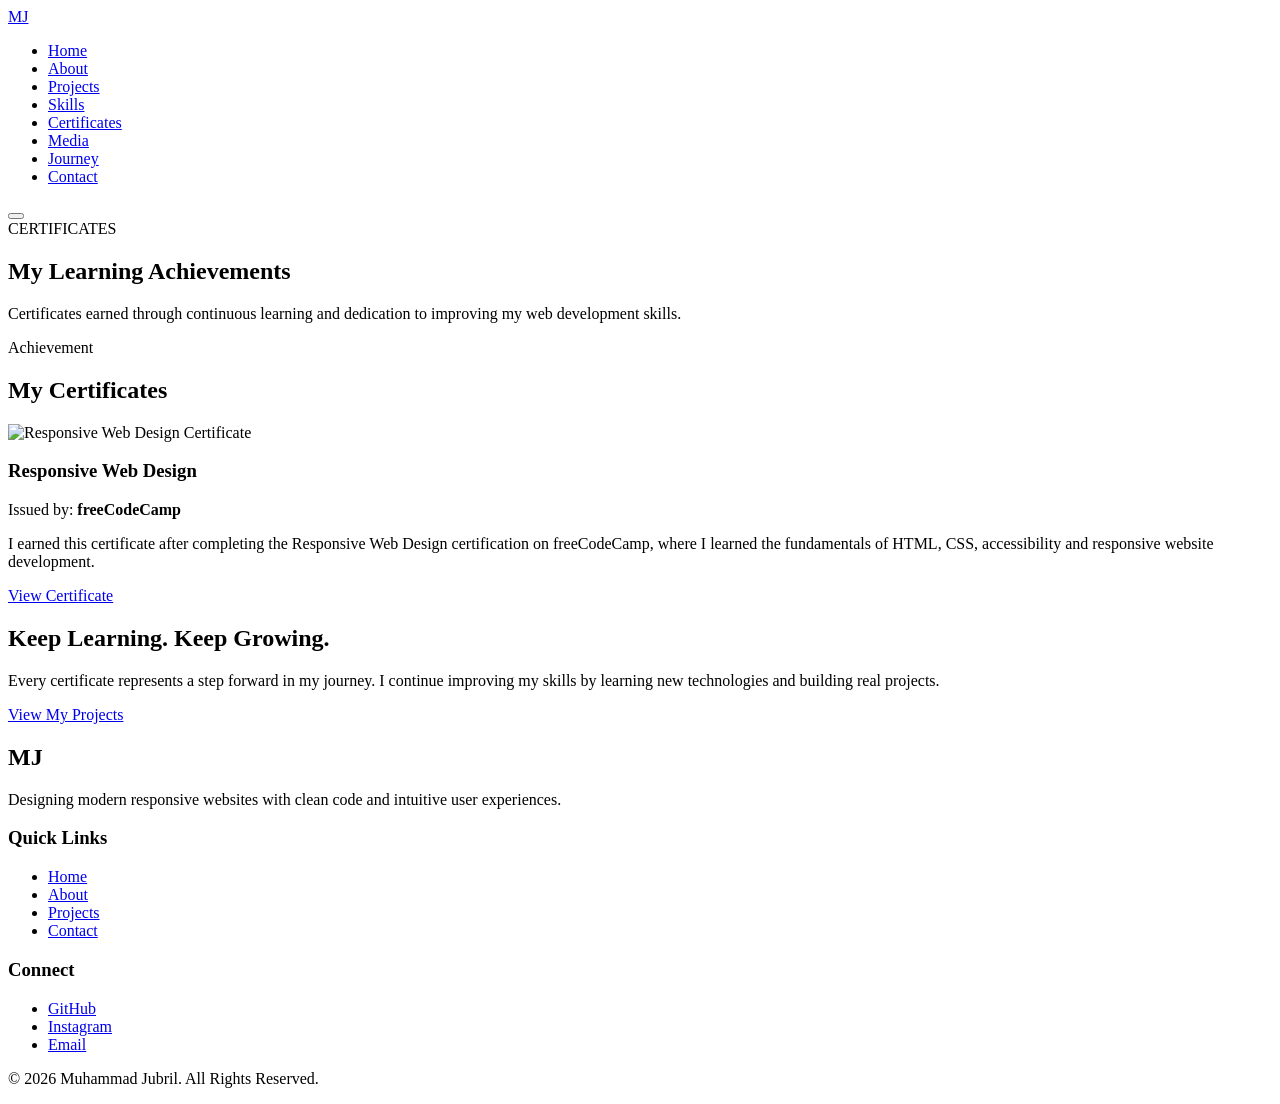
==== certificates.html @ e2e8fbe5 "Add files via upload" ====
<!DOCTYPE html>
<html lang="en">

<head>
  
  <meta charset="UTF-8">
  
  <meta name="viewport" content="width=device-width, initial-scale=1.0">
  
  <meta name="description" content="Certificates earned by Muhammad Jubril">
  
  <title>Certificates | Muhammad Jubril</title>
  
  <link rel="stylesheet" href="css/style.css">
  
</head>


<body>
  
  
  <header class="header">
    
    <div class="container">
      
      <nav class="navbar">
        
        
        <a href="index.html" class="logo">
        
          MJ
          
        </a>
        
        
        
        <ul class="nav-links">
          
          <li>
            <a href="index.html">Home</a>
          </li>
          
          
          <li>
            <a href="about.html">About</a>
          </li>
          
          
          <li>
            <a href="projects.html">Projects</a>
          </li>
          
          
          <li>
            <a href="skills.html">Skills</a>
          </li>
          
          
          <li>
            <a href="certificates.html" class="active">Certificates</a>
          </li>
          
          
          <li>
            <a href="media.html">Media</a>
          </li>
          
          
          <li>
            <a href="journey.html">Journey</a>
          </li>
          
          
          <li>
            <a href="contact.html">Contact</a>
          </li>
          
          
        </ul>
        
        
        
        
        <button class="menu-btn" aria-label="Toggle Menu">
        
          <span></span>
          <span></span>
          <span></span>
          
        </button>
        
        
        
      </nav>
      
    </div>
    
  </header>
  
  
  
  
  <main>
    
    
    
    <section class="hero">
      
      
      <div class="container hero-container">
        
        
        <div class="hero-content">
          
          
          <span class="section-tag">
          
            CERTIFICATES
            
          </span>
          
          
          <h1>
            
            My Learning Achievements
            
          </h1>
          
          
          <p class="hero-description">
            
            Certificates earned through continuous learning and dedication to improving my web development skills.
            
          </p>
          
          
        </div>
        
        
      </div>
      
      
    </section>
    <!-- =========================
        CERTIFICATE SHOWCASE
========================== -->


<section class="certificate-section">


<div class="container">



<div class="section-title">

<span>
Achievement
</span>

<h2>
My Certificates
</h2>

</div>




<div class="certificate-grid">



<!-- CERTIFICATE CARD -->


<div class="certificate-card">



<div class="certificate-image">


<img src="images/freecodecamp-rwd.jpg"

alt="Responsive Web Design Certificate">


</div>




<div class="certificate-content">


<h3>

Responsive Web Design

</h3>



<p class="issuer">

Issued by: <strong>freeCodeCamp</strong>

</p>




<p>

I earned this certificate after completing the Responsive Web Design certification on freeCodeCamp, where I learned the fundamentals of HTML, CSS, accessibility and responsive website development.

</p>




<a href="https://freecodecamp.org/certification/fcc-b03bef5a-bd47-44bc-aeb2-c1452f50b419/responsive-web-design"
target="_blank" rel="noopener"
class="btn">

View Certificate

</a>



</div>


</div>



</div>


</div>


</section>
<!-- =========================
            CTA SECTION
========================== -->


<section class="contact-cta">


<div class="container">


<div class="cta-box">


<h2>

Keep Learning. Keep Growing.

</h2>


<p>

Every certificate represents a step forward in my journey. I continue improving my skills by learning new technologies and building real projects.

</p>



<a href="projects.html" class="btn">

View My Projects

</a>


</div>


</div>


</section>



</main>





<!-- =========================
            FOOTER
========================== -->


<footer class="footer">


<div class="container footer-container">



<div>


<h2 class="logo">

MJ

</h2>


<p>

Designing modern responsive websites with clean code and intuitive user experiences.

</p>


</div>




<div>


<h3>

Quick Links

</h3>


<ul>


<li>
<a href="index.html">
Home
</a>
</li>


<li>
<a href="about.html">
About
</a>
</li>


<li>
<a href="projects.html">
Projects
</a>
</li>


<li>
<a href="contact.html">
Contact
</a>
</li>


</ul>


</div>





<div>


<h3>

Connect

</h3>


<ul>


<li>
<a href="https://github.com/muhammad-jubril" target="_blank" rel="noopener">
GitHub
</a>
</li>


<li>
<a href="https://www.instagram.com/muhammad_.jubril?igsh=MW5jYTV4ZWEyenNybQ==" target="_blank" rel="noopener">
Instagram
</a>
</li>


<li>
<a href="mailto:muhammadjubril9000@gmail.com">
Email
</a>
</li>


</ul>


</div>



</div>




<div class="footer-bottom">


<p>

© 2026 Muhammad Jubril. All Rights Reserved.

</p>


</div>



</footer>




<script src="js/script.js"></script>



</body>

</html>
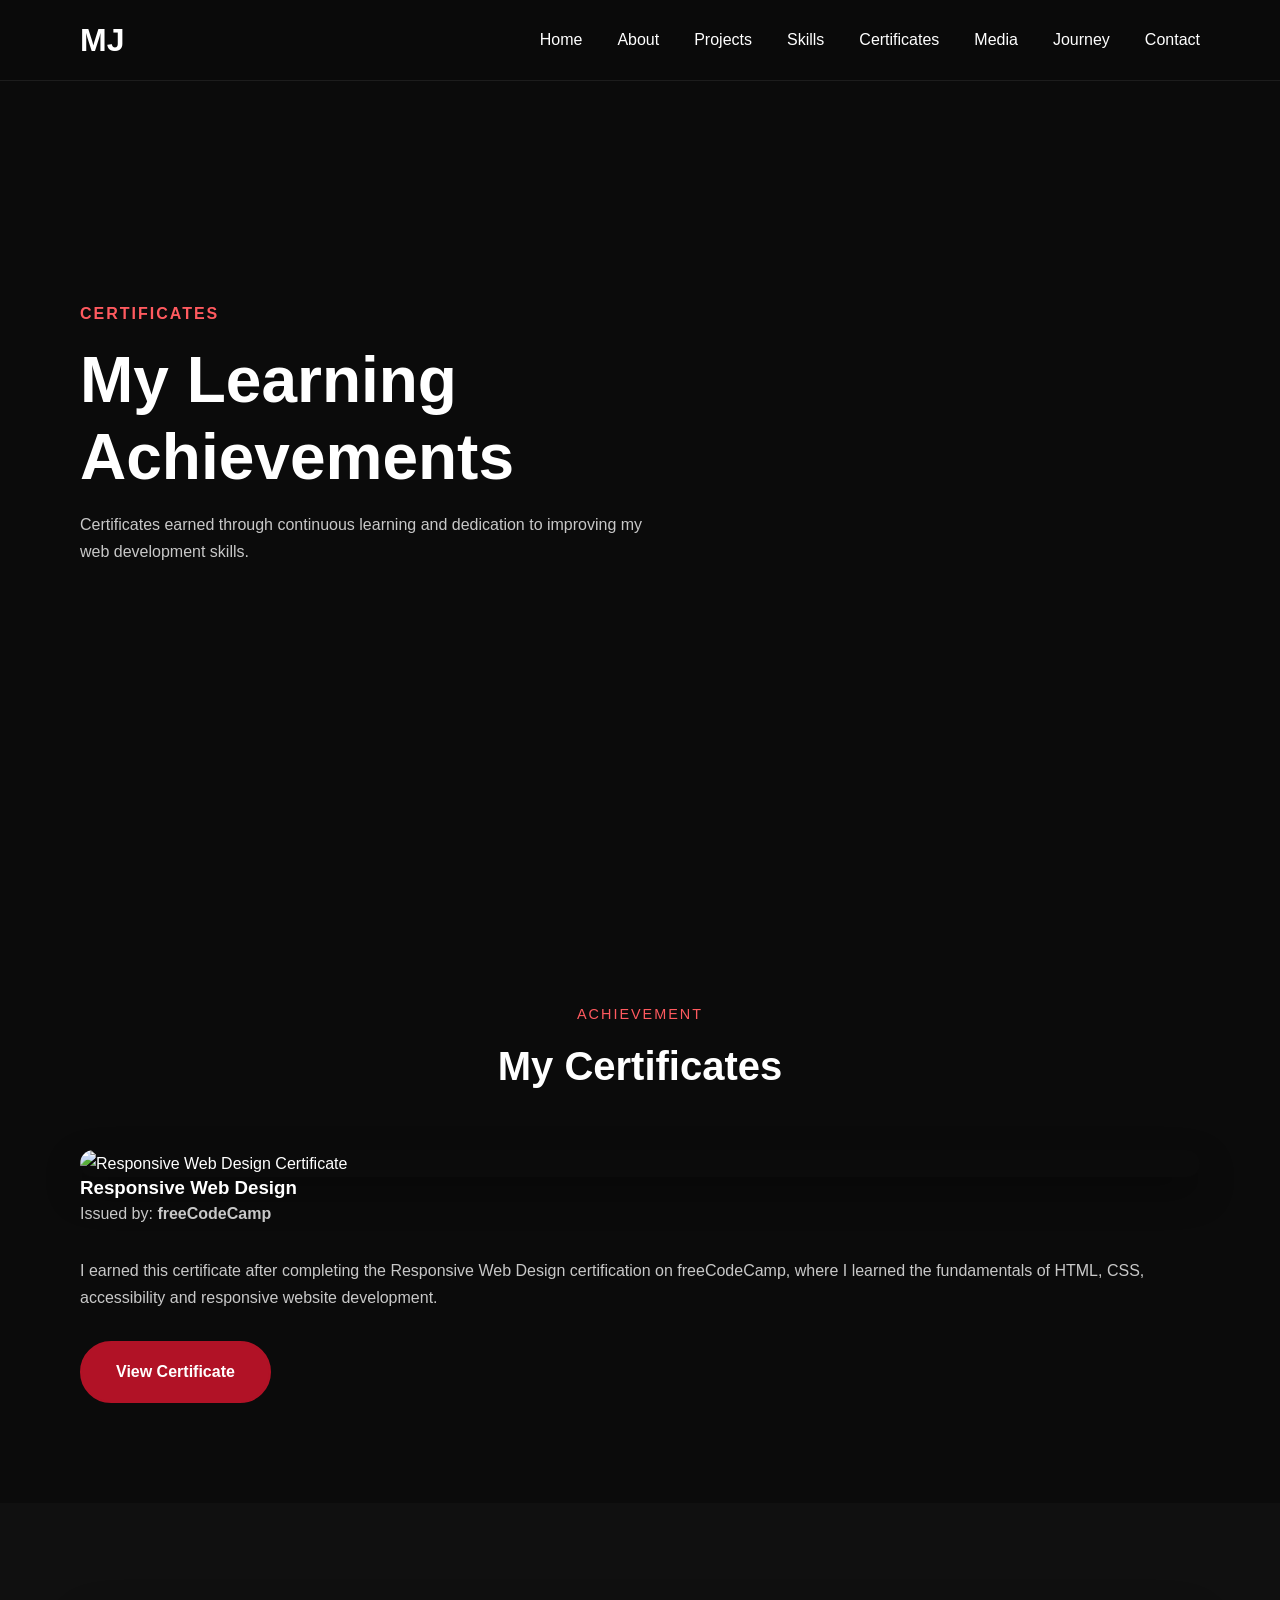
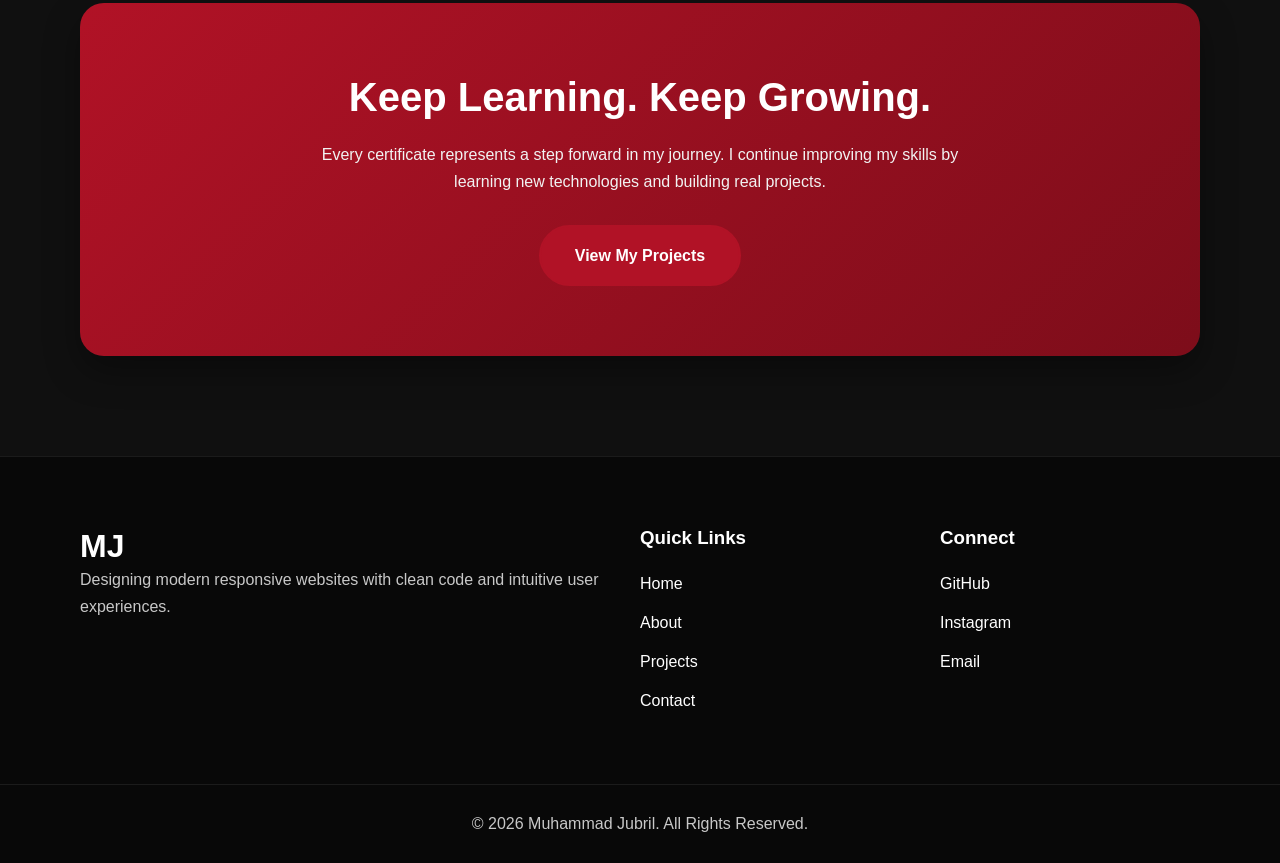
==== commit c5f6e652: "Add files via upload" ====
--- a/certificates.html
+++ b/certificates.html
@@ -10,6 +10,8 @@
   <meta name="description" content="Certificates earned by Muhammad Jubril">
   
   <title>Certificates | Muhammad Jubril</title>
+  
+  <link rel="icon" href="images/favicon.png" type="image/png">
   
   <link rel="stylesheet" href="css/style.css">
   
--- a/css/style.css
+++ b/css/style.css
@@ -0,0 +1,1899 @@
+/*==================================================
+                    RESET
+==================================================*/
+
+*{
+    margin:0;
+    padding:0;
+    box-sizing:border-box;
+}
+
+html{
+    scroll-behavior:smooth;
+    overflow-x:hidden;
+}
+
+body{
+    font-family:Arial, Helvetica, sans-serif;
+    background:#0b0b0b;
+    color:#ffffff;
+    line-height:1.7;
+    overflow-x:hidden;
+}
+
+/*==================================================
+                ROOT VARIABLES
+==================================================*/
+
+:root{
+
+    --primary:#b11226;
+    --secondary:#ff5a5f;
+    --accent:#ffb347;
+
+    --bg:#0b0b0b;
+    --surface:#151515;
+    --surface-light:#1d1d1d;
+
+    --text:#ffffff;
+    --text-light:#c8c8c8;
+
+    --border:rgba(255,255,255,.08);
+
+    --shadow:0 15px 35px rgba(0,0,0,.35);
+
+    --radius:18px;
+
+    --transition:.35s ease;
+
+}
+
+/*==================================================
+                GLOBAL
+==================================================*/
+
+.container{
+
+    width:min(1120px,90%);
+    margin:auto;
+
+}
+
+section{
+
+    padding:100px 0;
+
+}
+
+img{
+
+    width:100%;
+    display:block;
+
+}
+
+a{
+
+    text-decoration:none;
+    color:inherit;
+
+}
+
+ul{
+
+    list-style:none;
+
+}
+
+h1,h2,h3{
+
+    line-height:1.2;
+
+}
+
+p{
+
+    color:var(--text-light);
+
+}
+
+.section-tag{
+
+    display:inline-block;
+
+    color:var(--secondary);
+
+    font-weight:bold;
+
+    text-transform:uppercase;
+
+    letter-spacing:2px;
+
+    margin-bottom:15px;
+
+}
+
+.section-title{
+
+    text-align:center;
+
+    margin-bottom:60px;
+
+}
+
+.section-title span{
+
+    color:var(--secondary);
+
+    text-transform:uppercase;
+
+    letter-spacing:2px;
+
+    font-size:.9rem;
+
+}
+
+.section-title h2{
+
+    margin-top:15px;
+
+    font-size:2.5rem;
+
+}
+
+/*==================================================
+                    BUTTONS
+==================================================*/
+
+.btn{
+
+    display:inline-block;
+
+    padding:15px 34px;
+
+    background:var(--primary);
+
+    border:2px solid var(--primary);
+
+    border-radius:50px;
+
+    color:#fff;
+
+    font-weight:bold;
+
+    transition:var(--transition);
+
+}
+
+.btn:hover{
+
+    background:transparent;
+
+    transform:translateY(-5px);
+
+}
+
+.btn-outline{
+
+    background:transparent;
+
+}
+
+.btn-outline:hover{
+
+    background:var(--primary);
+
+}
+
+/*==================================================
+                    HEADER
+==================================================*/
+
+.header{
+
+    position:fixed;
+
+    top:0;
+    left:0;
+
+    width:100%;
+
+    background:rgba(11,11,11,.94);
+
+    -webkit-backdrop-filter:blur(12px);
+
+    backdrop-filter:blur(12px);
+
+    border-bottom:1px solid var(--border);
+
+    z-index:1000;
+
+    -webkit-transform:translateZ(0);
+
+    transform:translateZ(0);
+
+    -webkit-backface-visibility:hidden;
+
+    backface-visibility:hidden;
+
+}
+
+.navbar{
+
+    height:80px;
+
+    display:flex;
+
+    justify-content:space-between;
+
+    align-items:center;
+
+}
+
+.logo{
+
+    font-size:2rem;
+
+    font-weight:bold;
+
+    color:#fff;
+
+}
+
+.logo span{
+
+    color:var(--primary);
+
+}
+
+.nav-links{
+
+    display:flex;
+
+    gap:35px;
+
+}
+
+.nav-links a{
+
+    position:relative;
+
+    transition:var(--transition);
+
+}
+
+.nav-links a:hover,
+
+.nav-links a.active{
+
+    color:var(--secondary);
+
+}
+
+.nav-links a::after{
+
+    content:"";
+
+    position:absolute;
+
+    left:0;
+
+    bottom:-8px;
+
+    width:0;
+
+    height:2px;
+
+    background:var(--primary);
+
+    transition:var(--transition);
+
+}
+
+.nav-links a:hover::after,
+
+.nav-links a.active::after{
+
+    width:100%;
+
+}
+
+/*==================================================
+            HAMBURGER MENU
+==================================================*/
+
+.menu-btn{
+
+    width:34px;
+
+    height:26px;
+
+    display:none;
+
+    flex-direction:column;
+
+    justify-content:space-between;
+
+    cursor:pointer;
+
+    background:none;
+
+    border:none;
+
+}
+
+.menu-btn span{
+
+    width:100%;
+
+    height:3px;
+
+    border-radius:20px;
+
+    background:#fff;
+
+    transition:.35s;
+
+}
+
+.menu-btn.active span:nth-child(1){
+
+    transform:translateY(11px) rotate(45deg);
+
+}
+
+.menu-btn.active span:nth-child(2){
+
+    opacity:0;
+
+}
+
+.menu-btn.active span:nth-child(3){
+
+    transform:translateY(-11px) rotate(-45deg);
+
+}
+
+/*==================================================
+                    HERO
+==================================================*/
+
+.hero{
+
+    min-height:100vh;
+
+    display:flex;
+
+    align-items:center;
+
+}
+
+.hero-container{
+
+    display:grid;
+
+    grid-template-columns:1.2fr 1fr;
+
+    gap:60px;
+
+    align-items:center;
+
+}
+
+.hero-subtitle{
+
+    color:var(--secondary);
+
+    text-transform:uppercase;
+
+    letter-spacing:2px;
+
+    margin-bottom:20px;
+
+}
+
+.hero h1{
+
+    font-size:4rem;
+
+    margin-bottom:15px;
+
+}
+
+.hero h1 span{
+
+    color:var(--primary);
+
+}
+
+.hero h2{
+
+    color:var(--accent);
+
+    font-size:2rem;
+
+    min-height:50px;
+
+    margin-bottom:25px;
+
+}
+
+.hero-description{
+
+    max-width:600px;
+
+    margin-bottom:35px;
+
+}
+
+.hero-buttons{
+
+    display:flex;
+
+    gap:20px;
+
+    flex-wrap:wrap;
+
+}
+/*==================================================
+                   PROFILE CARD
+==================================================*/
+
+.hero-image{
+
+    display:flex;
+
+    justify-content:center;
+
+    align-items:center;
+
+}
+
+.profile-card{
+
+    width:360px;
+
+    height:420px;
+
+    background:linear-gradient(
+        145deg,
+        var(--surface),
+        var(--surface-light)
+    );
+
+    border:2px solid rgba(177,18,38,.35);
+
+    border-radius:28px;
+
+    overflow:hidden;
+
+    box-shadow:var(--shadow);
+
+    transition:var(--transition);
+
+    animation:float 5s ease-in-out infinite;
+
+}
+
+.profile-card:hover{
+
+    transform:translateY(-10px);
+
+    border-color:var(--primary);
+
+}
+
+.profile-card img{
+
+    width:100%;
+
+    height:100%;
+
+    object-fit:cover;
+
+}
+
+
+/*==================================================
+                    STATS
+==================================================*/
+
+.stats{
+
+    background:#101010;
+
+}
+
+.stats-grid{
+
+    display:grid;
+
+    grid-template-columns:repeat(4,1fr);
+
+    gap:25px;
+
+}
+
+.stat-card{
+
+    background:var(--surface);
+
+    padding:35px 25px;
+
+    border-radius:var(--radius);
+
+    text-align:center;
+
+    transition:var(--transition);
+
+    border:1px solid transparent;
+
+}
+
+.stat-card:hover{
+
+    transform:translateY(-8px);
+
+    border-color:var(--primary);
+
+}
+
+.stat-card h2{
+
+    font-size:2.8rem;
+
+    color:var(--primary);
+
+    margin-bottom:10px;
+
+}
+
+.stat-card p{
+
+    color:var(--text-light);
+
+}
+
+
+/*==================================================
+                ABOUT SECTION
+==================================================*/
+
+.about-preview{
+
+    background:var(--bg);
+
+}
+
+.about-container{
+
+    display:grid;
+
+    grid-template-columns:1fr 1.1fr;
+
+    gap:60px;
+
+    align-items:center;
+
+}
+
+.about-image img{
+
+    border-radius:24px;
+
+    box-shadow:var(--shadow);
+
+}
+
+.about-content h2{
+
+    font-size:2.6rem;
+
+    margin-bottom:25px;
+
+}
+
+.about-content p{
+
+    margin-bottom:20px;
+
+}
+
+
+/*==================================================
+                PROJECTS
+==================================================*/
+
+.projects-preview{
+
+    background:#101010;
+
+}
+
+.projects-grid{
+
+    display:grid;
+
+    grid-template-columns:repeat(3,1fr);
+
+    gap:30px;
+
+}
+
+.project-card{
+
+    background:var(--surface);
+
+    border-radius:22px;
+
+    overflow:hidden;
+
+    transition:var(--transition);
+
+    box-shadow:var(--shadow);
+
+}
+
+.project-card:hover{
+
+    transform:translateY(-10px);
+
+}
+
+.project-card img{
+
+    height:220px;
+
+    object-fit:cover;
+
+    transition:.4s;
+
+}
+
+.project-card:hover img{
+
+    transform:scale(1.05);
+
+}
+
+.project-content{
+
+    padding:28px;
+
+}
+
+.project-content h3{
+
+    margin-bottom:15px;
+
+    font-size:1.4rem;
+
+}
+
+.project-content p{
+
+    margin-bottom:20px;
+
+}
+
+.project-tags{
+
+    display:flex;
+
+    flex-wrap:wrap;
+
+    gap:10px;
+
+    margin-bottom:20px;
+
+}
+
+.project-tags span{
+
+    background:rgba(177,18,38,.15);
+
+    color:var(--secondary);
+
+    padding:8px 16px;
+
+    border-radius:30px;
+
+    font-size:.85rem;
+
+}
+
+.project-links{
+
+    display:flex;
+
+    justify-content:space-between;
+
+    margin-top:10px;
+
+}
+
+.project-links a{
+
+    color:var(--text);
+
+    font-weight:bold;
+
+    transition:var(--transition);
+
+}
+
+.project-links a:hover{
+
+    color:var(--secondary);
+
+}
+
+.section-button{
+
+    text-align:center;
+
+    margin-top:60px;
+
+}
+
+
+/*==================================================
+                ANIMATION
+==================================================*/
+
+@keyframes float{
+
+    0%{
+
+        transform:translateY(0);
+
+    }
+
+    50%{
+
+        transform:translateY(-12px);
+
+    }
+
+    100%{
+
+        transform:translateY(0);
+
+    }
+
+}
+/*==================================================
+                    SKILLS
+==================================================*/
+
+.skills-preview{
+
+    background:var(--bg);
+
+}
+
+.skills-grid{
+
+    display:grid;
+
+    grid-template-columns:repeat(3,1fr);
+
+    gap:30px;
+
+}
+
+.skill-card{
+
+    background:var(--surface);
+
+    padding:35px;
+
+    border-radius:var(--radius);
+
+    text-align:center;
+
+    transition:var(--transition);
+
+    box-shadow:var(--shadow);
+
+}
+
+.skill-card:hover{
+
+    transform:translateY(-10px);
+
+    border:1px solid var(--primary);
+
+}
+
+.skill-card h3{
+
+    color:var(--primary);
+
+    margin-bottom:15px;
+
+}
+
+.skill-card p{
+
+    color:var(--text-light);
+
+}
+
+
+
+/*==================================================
+                CERTIFICATES
+==================================================*/
+
+.certificate-preview{
+
+    background:#101010;
+
+}
+
+.certificate-container{
+
+    display:grid;
+
+    grid-template-columns:1.1fr 1fr;
+
+    gap:60px;
+
+    align-items:center;
+
+}
+
+.certificate-image img{
+
+    border-radius:20px;
+
+    box-shadow:var(--shadow);
+
+}
+
+.certificate-content h2{
+
+    font-size:2.5rem;
+
+    margin:20px 0;
+
+}
+
+.certificate-content p{
+
+    margin-bottom:30px;
+
+}
+
+
+
+/*==================================================
+                MEDIA
+==================================================*/
+
+.media-preview{
+
+    background:var(--bg);
+
+}
+
+.media-grid{
+
+    display:grid;
+
+    grid-template-columns:repeat(3,1fr);
+
+    gap:30px;
+
+}
+
+.media-card{
+
+    background:var(--surface);
+
+    border-radius:20px;
+
+    padding:25px;
+
+    box-shadow:var(--shadow);
+
+}
+
+.media-card h3{
+
+    margin-bottom:20px;
+
+    color:var(--primary);
+
+}
+
+.media-card video,
+
+.media-card audio,
+
+.media-card iframe{
+
+    width:100%;
+
+    border:none;
+
+    border-radius:12px;
+
+}
+
+.media-card iframe{
+
+    aspect-ratio:16/9;
+
+}
+
+
+
+/*==================================================
+                CONTACT CTA
+==================================================*/
+
+.contact-cta{
+
+    background:#101010;
+
+}
+
+.cta-box{
+
+    background:linear-gradient(
+        135deg,
+        var(--primary),
+        #7d0d1a
+    );
+
+    padding:70px 40px;
+
+    border-radius:24px;
+
+    text-align:center;
+
+    box-shadow:var(--shadow);
+
+}
+
+.cta-box h2{
+
+    font-size:2.5rem;
+
+    margin-bottom:20px;
+
+}
+
+.cta-box p{
+
+    max-width:650px;
+
+    margin:0 auto 30px;
+
+    color:#f2f2f2;
+
+}
+
+
+
+/*==================================================
+                    FOOTER
+==================================================*/
+
+.footer{
+
+    background:#080808;
+
+    border-top:1px solid var(--border);
+
+}
+
+.footer-container{
+
+    display:grid;
+
+    grid-template-columns:2fr 1fr 1fr;
+
+    gap:40px;
+
+    padding:70px 0;
+
+}
+
+.footer h3{
+
+    margin-bottom:20px;
+
+}
+
+.footer ul{
+
+    display:flex;
+
+    flex-direction:column;
+
+    gap:12px;
+
+}
+
+.footer a{
+
+    transition:var(--transition);
+
+}
+
+.footer a:hover{
+
+    color:var(--secondary);
+
+}
+
+.footer-bottom{
+
+    text-align:center;
+
+    padding:25px 0;
+
+    border-top:1px solid var(--border);
+
+}
+
+
+
+/*==================================================
+                RESPONSIVE
+==================================================*/
+
+@media(max-width:992px){
+
+.hero-container,
+
+.about-container,
+
+.certificate-container{
+
+    grid-template-columns:1fr;
+
+    text-align:center;
+
+}
+
+.hero-image{
+
+    order:-1;
+
+}
+
+.projects-grid,
+
+.skills-grid,
+
+.media-grid{
+
+    grid-template-columns:repeat(2,1fr);
+
+}
+
+.stats-grid{
+
+    grid-template-columns:repeat(2,1fr);
+
+}
+
+.footer-container{
+
+    grid-template-columns:1fr;
+
+    text-align:center;
+
+}
+
+}
+
+
+
+@media(max-width:768px){
+
+.menu-btn{
+
+    display:flex;
+
+}
+
+.nav-links{
+
+    position:fixed;
+
+    top:80px;
+
+    right:-100%;
+
+    width:280px;
+
+    height:calc(100vh - 80px);
+
+    background:#111;
+
+    flex-direction:column;
+
+    justify-content:flex-start;
+
+    align-items:center;
+
+    padding-top:50px;
+
+    gap:30px;
+
+    transition:.35s ease;
+
+    border-left:1px solid var(--border);
+
+}
+
+.nav-links.active{
+
+    right:0;
+
+}
+
+.hero{
+
+    padding-top:120px;
+
+}
+
+.hero h1{
+
+    font-size:2.8rem;
+
+}
+
+.hero h2{
+
+    font-size:1.6rem;
+
+}
+
+.hero-buttons{
+
+    justify-content:center;
+
+}
+
+.profile-card{
+
+    width:280px;
+
+    height:340px;
+
+}
+
+.projects-grid,
+
+.skills-grid,
+
+.media-grid,
+
+.stats-grid{
+
+    grid-template-columns:1fr;
+
+}
+
+.section-title h2,
+
+.about-content h2,
+
+.certificate-content h2,
+
+.cta-box h2{
+
+    font-size:2rem;
+
+}
+
+.btn{
+
+    width:100%;
+
+    text-align:center;
+
+}
+
+.project-links{
+
+    flex-direction:column;
+
+    gap:12px;
+
+    align-items:flex-start;
+
+}
+.goals-grid{
+
+    grid-template-columns:1fr;
+
+}
+
+.story-card,
+.timeline-card{
+
+    padding:30px 22px;
+
+}
+}
+
+
+
+@media(max-width:480px){
+
+section{
+
+    padding:70px 0;
+
+}
+
+.container{
+
+    width:92%;
+
+}
+
+.logo{
+
+    font-size:1.7rem;
+
+}
+
+.hero h1{
+
+    font-size:2.2rem;
+
+}
+
+.hero h2{
+
+    font-size:1.3rem;
+
+}
+
+.hero-description{
+
+    font-size:.95rem;
+
+}
+
+.profile-card{
+
+    width:230px;
+
+    height:290px;
+
+}
+
+.cta-box{
+
+    padding:50px 25px;
+
+}
+
+}
+/*==========================================
+            SCROLL ANIMATION
+==========================================*/
+
+.stat-card,
+.project-card,
+.skill-card,
+.media-card{
+
+    opacity:0;
+
+    transform:translateY(40px);
+
+    transition:.7s ease;
+
+}
+
+.stat-card.show,
+.project-card.show,
+.skill-card.show,
+.media-card.show{
+
+    opacity:1;
+
+    transform:translateY(0);
+
+}
+/*==================================================
+                ABOUT PAGE
+==================================================*/
+
+.about-story,
+.education,
+.goals,
+.values,
+.tech-stack{
+
+    padding:100px 0;
+
+}
+
+.story-card,
+.timeline-card{
+
+    max-width:900px;
+
+    margin:auto;
+
+    background:var(--surface);
+
+    padding:40px;
+
+    border-radius:24px;
+
+    box-shadow:var(--shadow);
+
+}
+
+.story-card p{
+
+    margin-bottom:20px;
+
+}
+
+.story-card p:last-child{
+
+    margin-bottom:0;
+
+}
+
+.timeline-card{
+
+    text-align:center;
+
+}
+
+.timeline-card h3{
+
+    color:var(--primary);
+
+    margin-bottom:10px;
+
+    font-size:2rem;
+
+}
+
+.timeline-card h4{
+
+    color:var(--secondary);
+
+    margin-bottom:20px;
+
+    font-weight:normal;
+
+}
+
+.goals-grid{
+
+    display:grid;
+
+    grid-template-columns:repeat(3,1fr);
+
+    gap:30px;
+
+}
+
+.goal-card{
+
+    background:var(--surface);
+
+    padding:35px;
+
+    border-radius:20px;
+
+    text-align:center;
+
+    transition:var(--transition);
+
+    box-shadow:var(--shadow);
+
+}
+
+.goal-card:hover{
+
+    transform:translateY(-10px);
+
+    border:1px solid var(--primary);
+
+}
+
+.goal-card h3{
+
+    color:var(--primary);
+
+    margin-bottom:15px;
+
+}
+/*==================================================
+            PROJECTS PAGE
+==================================================*/
+
+
+.project-showcase{
+
+    padding:100px 0;
+
+    background:var(--bg);
+
+}
+
+
+.project-detail{
+
+    display:grid;
+
+    grid-template-columns:1fr 1fr;
+
+    gap:60px;
+
+    align-items:center;
+
+    margin-bottom:100px;
+
+    background:var(--surface);
+
+    padding:40px;
+
+    border-radius:30px;
+
+    box-shadow:var(--shadow);
+
+}
+
+
+.project-detail.reverse{
+
+    direction:rtl;
+
+}
+
+
+.project-detail.reverse .project-detail-content{
+
+    direction:ltr;
+
+}
+
+
+
+.project-detail-image{
+
+    overflow:hidden;
+
+    border-radius:22px;
+
+}
+
+
+.project-detail-image img{
+
+    width:100%;
+
+    height:350px;
+
+    object-fit:cover;
+
+    transition:.5s ease;
+
+}
+
+
+.project-detail:hover 
+.project-detail-image img{
+
+    transform:scale(1.05);
+
+}
+
+
+
+
+.project-detail-content h2{
+
+    font-size:2.5rem;
+
+    margin:20px 0;
+
+}
+
+
+
+.project-detail-content p{
+
+    color:var(--text-light);
+
+    margin-bottom:18px;
+
+    line-height:1.8;
+
+}
+
+
+
+
+/* PROJECT TECHNOLOGY TAGS */
+
+.project-tech{
+
+    display:flex;
+
+    flex-wrap:wrap;
+
+    gap:12px;
+
+    margin:25px 0;
+
+}
+
+
+.project-tech span{
+
+    background:rgba(177,18,38,.15);
+
+    color:var(--secondary);
+
+    padding:8px 18px;
+
+    border-radius:50px;
+
+    font-size:.9rem;
+
+    border:1px solid rgba(177,18,38,.3);
+
+}
+
+
+
+
+/* PROJECT BUTTONS */
+
+.project-buttons{
+
+    display:flex;
+
+    gap:15px;
+
+    margin-top:30px;
+
+}
+
+
+.btn-outline{
+
+    background:transparent;
+
+    border:2px solid var(--primary);
+
+    color:var(--text);
+
+}
+
+
+.btn-outline:hover{
+
+    background:var(--primary);
+
+    color:white;
+
+}
+/*==================================================
+            DEVELOPMENT PROCESS
+==================================================*/
+
+
+.process{
+
+    padding:100px 0;
+
+    background:#101010;
+
+}
+
+
+.process-grid{
+
+    display:grid;
+
+    grid-template-columns:repeat(4,1fr);
+
+    gap:25px;
+
+}
+
+
+
+.process-card{
+
+    background:var(--surface);
+
+    padding:35px 25px;
+
+    border-radius:22px;
+
+    text-align:center;
+
+    box-shadow:var(--shadow);
+
+    transition:var(--transition);
+
+    border:1px solid transparent;
+
+}
+
+
+
+.process-card:hover{
+
+    transform:translateY(-10px);
+
+    border-color:var(--primary);
+
+}
+
+
+
+.process-card h3{
+
+    color:var(--primary);
+
+    margin-bottom:15px;
+
+    font-size:1.3rem;
+
+}
+
+
+
+.process-card p{
+
+    color:var(--text-light);
+
+    line-height:1.7;
+
+}
+
+
+
+/*==================================================
+            PROJECT RESPONSIVE
+==================================================*/
+
+
+@media(max-width:992px){
+
+
+    .project-detail{
+
+        grid-template-columns:1fr;
+
+        gap:35px;
+
+    }
+
+
+    .project-detail.reverse{
+
+        direction:ltr;
+
+    }
+
+
+    .process-grid{
+
+        grid-template-columns:repeat(2,1fr);
+
+    }
+
+
+}
+
+
+
+
+@media(max-width:768px){
+
+
+    .project-detail{
+
+        padding:25px;
+
+        margin-bottom:60px;
+
+        border-radius:20px;
+
+    }
+
+
+    .project-detail-image img{
+
+        height:250px;
+
+    }
+
+
+    .project-detail-content h2{
+
+        font-size:2rem;
+
+    }
+
+
+    .project-buttons{
+
+        flex-direction:column;
+
+    }
+
+
+    .project-buttons .btn{
+
+        width:100%;
+
+    }
+
+
+    .process-grid{
+
+        grid-template-columns:1fr;
+
+    }
+
+
+}
+
+
+
+@media(max-width:480px){
+
+
+    .project-detail{
+
+        padding:20px;
+
+    }
+
+
+    .project-detail-content h2{
+
+        font-size:1.7rem;
+
+    }
+
+
+    .project-tech span{
+
+        font-size:.8rem;
+
+        padding:7px 14px;
+
+    }
+
+
+}
+/*==================================================
+                SKILLS PAGE
+==================================================*/
+
+
+.skills-section,
+.design-skills,
+.tools-section,
+.learning-section{
+
+    padding:100px 0;
+
+}
+
+
+
+/* SKILL CARDS */
+
+.skills-grid{
+
+    display:grid;
+
+    grid-template-columns:repeat(3,1fr);
+
+    gap:30px;
+
+}
+
+
+
+.skill-card{
+
+    background:var(--surface);
+
+    padding:35px;
+
+    border-radius:25px;
+
+    box-shadow:var(--shadow);
+
+    transition:var(--transition);
+
+    border:1px solid transparent;
+
+}
+
+
+
+.skill-card:hover{
+
+    transform:translateY(-10px);
+
+    border-color:var(--primary);
+
+}
+
+
+
+.skill-card h3{
+
+    font-size:1.5rem;
+
+    margin-bottom:15px;
+
+    color:var(--primary);
+
+}
+
+
+
+.skill-card p{
+
+    color:var(--text-light);
+
+    line-height:1.7;
+
+}
+
+
+
+/*==================================================
+            SKILL PROGRESS BAR
+==================================================*/
+
+
+.skill-level{
+
+    width:100%;
+
+    height:8px;
+
+    background:#242424;
+
+    border-radius:50px;
+
+    overflow:hidden;
+
+    margin-top:25px;
+
+}
+
+
+
+.skill-level span{
+
+    display:block;
+
+    height:100%;
+
+    background:linear-gradient(
+
+        90deg,
+
+  
